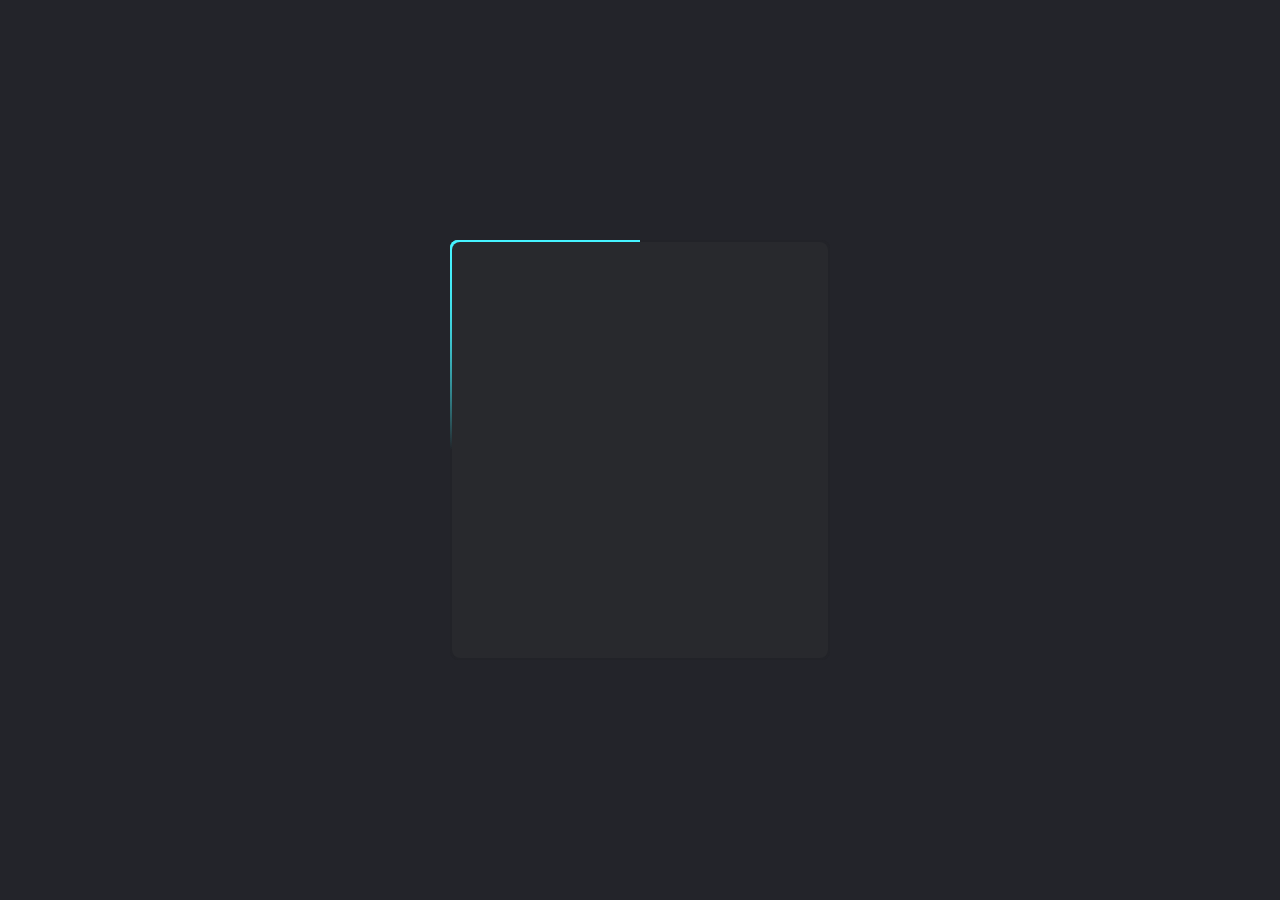
==== index.html @ 273c205c "add animated style" ====
<!DOCTYPE html>
<html lang="en">
<head>
    <meta charset="UTF-8">
    <meta http-equiv="X-UA-Compatible" content="IE=edge">
    <meta name="viewport" content="width=device-width, initial-scale=1.0">
    <title> Animated Login form</title>
    <link rel="stylesheet" href="./style.css">
</head>
<body>
    <div class="box">
        <div class="form"></div>
    </div>
</body>
</html>
---- style.css ----
@import url('https://fonts.googleapis.com/css2?family=Advent+Pro&family=Poppins:wght@300&display=swap');
*{
    margin: 0;
    padding: 0;
    box-sizing: border-box;
    font-family: 'Poppins', sans-serif;
}
body{
    display: flex;
    justify-content: center;
    align-items: center;
    min-height: 100vh;
    background: #23242a;
}
.box{
    position: relative;
    width: 380px;
    height: 420px;
    background: #1c1c1c1c;
    border-radius: 8px;
    overflow: hidden;
}
.box::before{
    content: '';
    position: absolute;
    top: -50%;
    left: -50%;
    width: 380px;
    height: 420px;
    background: linear-gradient(0deg,transparent,#45f3ff,#45f3ff);
    transform-origin: bottom right;
    animation: animate 6s linear infinite;
    animation-delay: -3s;
}
.box::after{
    content: '';
    position: absolute;
    top: -50%;
    left: -50%;
    width: 380px;
    height: 420px;
    background: linear-gradient(0deg,transparent,#45f3ff,#45f3ff);
    transform-origin: bottom right;
    animation: animate 6s linear infinite;
}
@keyframes animate{
    0%
    {
        transform: rotate(0deg);
    }
    100%
    {
        transform: rotate(360deg);
    }
}
.form{
    position: absolute;
    inset: 2px;
    border-radius: 8px;
    background: #28292d;
    z-index: 10;
}
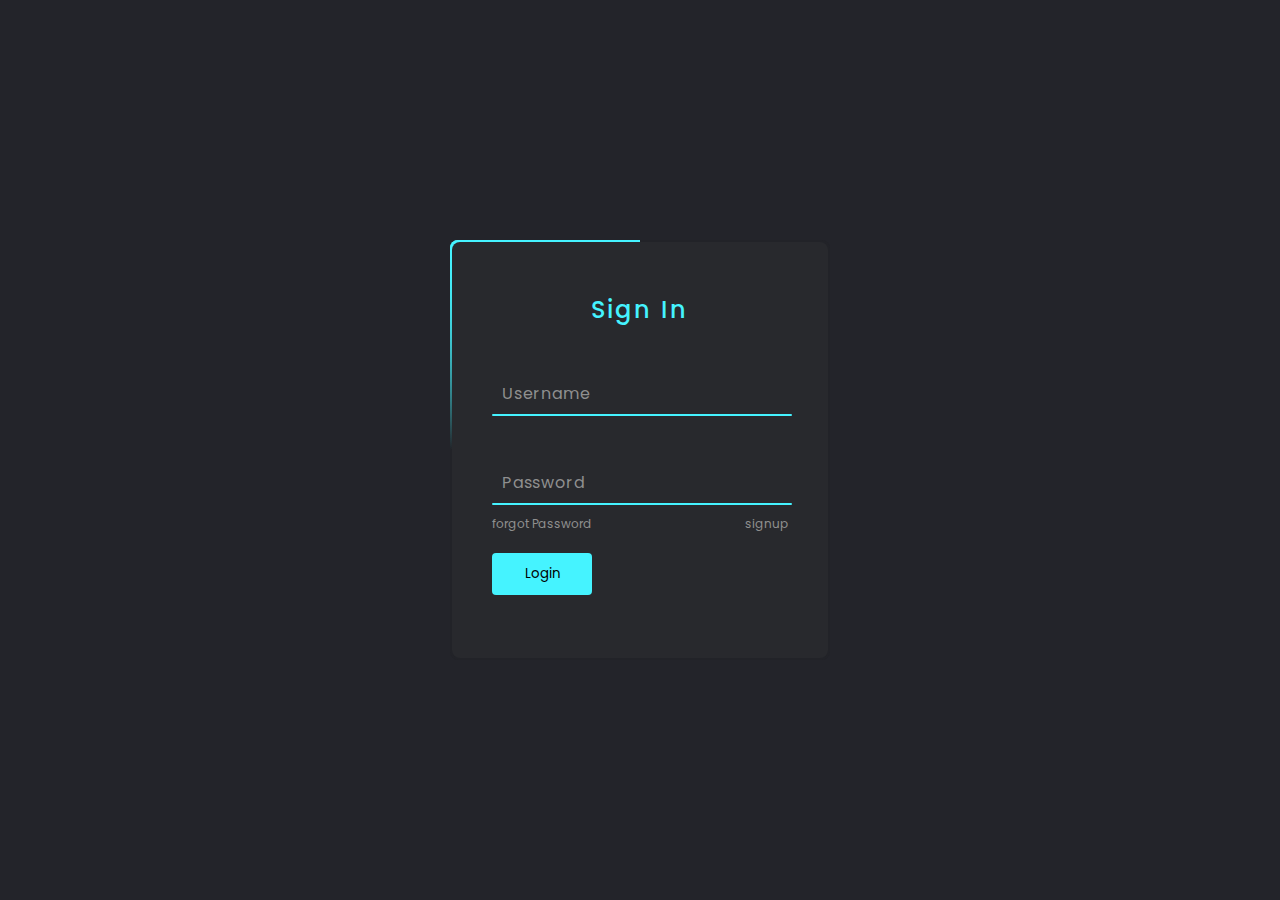
==== commit 24cd83de: "finish animated form" ====
--- a/index.html
+++ b/index.html
@@ -9,7 +9,24 @@
 </head>
 <body>
     <div class="box">
-        <div class="form"></div>
+        <div class="form">
+            <h2>Sign In</h2>
+            <div class="inputBox">
+                <input type="text" required="required">
+                <span>Username</span>
+                <i></i>
+            </div>
+            <div class="inputBox">
+                <input type="password" required="required">
+                <span>Password</span>
+                <i></i>
+            </div>
+            <div class="links">
+                <a href="#">forgot Password</a>
+                <a href="#">signup</a>
+            </div>
+            <input type="submit" value="Login">
+        </div>
     </div>
 </body>
 </html>--- a/style.css
+++ b/style.css
@@ -59,4 +59,94 @@
     border-radius: 8px;
     background: #28292d;
     z-index: 10;
-}+    padding: 50px 40px;
+    display: flex;
+    flex-direction: column; 
+}
+.form h2{
+    color: #45f3ff;
+    font-weight: 500;
+    text-align: center;
+    text-align: center;
+    letter-spacing: 0.1em;
+}
+.inputBox{
+    position: relative;
+    width: 300px;
+    margin-top: 34px;
+}
+.inputBox input{
+    position: relative;
+   width: 100%;
+    padding: 20px 10px 10px;
+    background: transparent;
+    border: none;
+    outline: none;
+    color: #23242a;
+    font-size: 1em;
+    letter-spacing: 0.05em;
+    z-index: 10;
+}
+.inputBox span
+{
+    position: absolute;
+    left: 0;
+    padding: 20px 10px 10px;
+    font-size: 1em;
+    color: #8f8f8f;
+    pointer-events: none;
+    letter-spacing: 0.05em;
+    transition:  0.5s;
+}
+.inputBox input:valid ~ span,
+.inputBox input:focus ~ span
+{
+    color: #45f3ff;
+    transform: translateX(-10px) translateY(-34px);
+    font-size: 0.75em;
+}
+.inputBox i
+{
+   position: absolute;
+   left: 0;
+   bottom: 0; 
+   width: 100%;
+   height: 2px;
+   background: #45f3ff;
+   border-radius: 4px;
+   transition: 0.5s;
+   pointer-events: none;
+   z-index: 9;
+}
+.inputBox input:valid ~ i,
+.inputBox input:focus ~ i
+{
+    height: 44px;
+}
+.links{
+    display: flex;
+    justify-content: space-between;
+}
+.links a{
+    margin: 10px 0;
+    font-size: 0.75em;
+    color: #8f8f8f;
+    text-decoration: none;
+}
+.links a:hover
+.links a:nth-child(2)
+{
+    color: #45f3ff;
+}
+input[type="submit"]
+{
+    border: none;
+    outline: none;
+    background: #45f3ff;
+    padding: 11px 25px;
+    width: 100px;
+    margin-top: 10px;
+    border-radius: 4px;
+    font-size: 600;
+    cursor: pointer;
+}
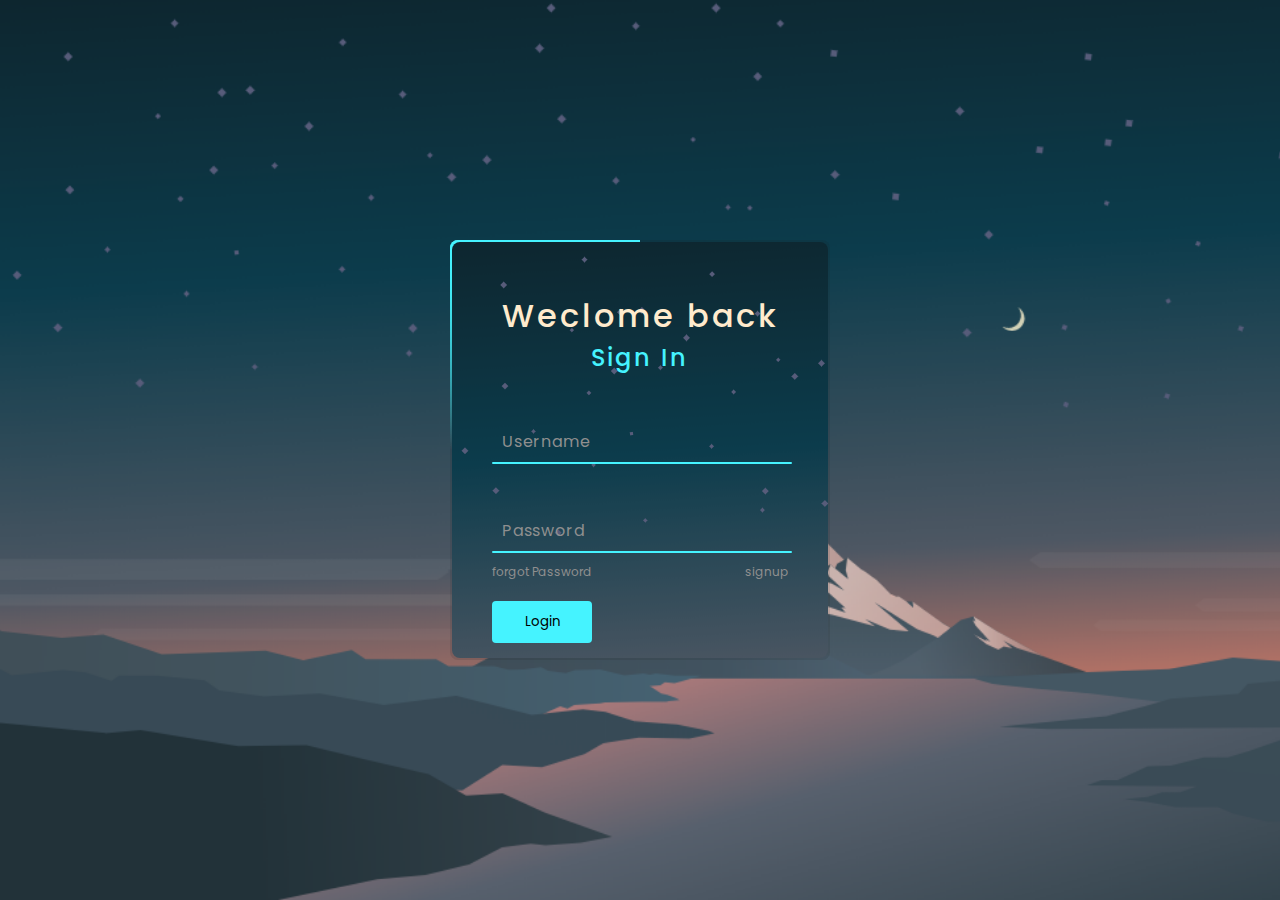
==== commit 6480f6f2: "create a signup page" ====
--- a/index.html
+++ b/index.html
@@ -10,6 +10,7 @@
 <body>
     <div class="box">
         <div class="form">
+            <h1 class="h1">Weclome back</h1>
             <h2>Sign In</h2>
             <div class="inputBox">
                 <input type="text" required="required">
@@ -23,7 +24,7 @@
             </div>
             <div class="links">
                 <a href="#">forgot Password</a>
-                <a href="#">signup</a>
+                <a href="SignUP.html">signup</a>
             </div>
             <input type="submit" value="Login">
         </div>
--- a/style.css
+++ b/style.css
@@ -10,7 +10,8 @@
     justify-content: center;
     align-items: center;
     min-height: 100vh;
-    background: #23242a;
+    background-image: url(test.png);
+    background-size: cover;
 }
 .box{
     position: relative;
@@ -27,7 +28,7 @@
     left: -50%;
     width: 380px;
     height: 420px;
-    background: linear-gradient(0deg,transparent,#45f3ff,#45f3ff);
+    background: linear-gradient(0deg,transparent,#45f3ff,#ff4564);
     transform-origin: bottom right;
     animation: animate 6s linear infinite;
     animation-delay: -3s;
@@ -57,16 +58,21 @@
     position: absolute;
     inset: 2px;
     border-radius: 8px;
-    background: #28292d;
+    background-image: url(test.png);
     z-index: 10;
     padding: 50px 40px;
     display: flex;
     flex-direction: column; 
 }
-.form h2{
-    color: #45f3ff;
+.form h1{
+    color: blanchedalmond;
     font-weight: 500;
     text-align: center;
+    letter-spacing: 0.1em;
+}
+.form h2{
+    color: #45f3ff;
+    font-weight: 500;
     text-align: center;
     letter-spacing: 0.1em;
 }
@@ -150,3 +156,147 @@
     font-size: 600;
     cursor: pointer;
 }
+.box2{
+     position: relative; 
+     width: 390px;
+    height: 730px;
+      background: #1c1c1c1c;
+     border-radius: 8px;  
+     overflow: hidden; 
+}
+.box2::before{
+    content: '';
+    position: absolute;
+    top: -30%;
+    left: -30%;
+    width: 380px;
+    height: 420px;
+    background: linear-gradient(0deg,transparent,#45f3ff,#eb0329);
+    transform-origin: bottom right;
+    animation: animate 6s linear infinite;
+    animation-delay: -3s;
+}
+.box2::after{
+    content: '';
+    position: absolute;
+    top: -30%;
+    left: -30%;
+    width: 380px;
+    height: 420px;
+    background: linear-gradient(0deg,transparent,#eb0329,#45f3ff);
+    transform-origin: bottom right;
+    animation: animate 6s linear infinite;
+}
+@keyframes animate{
+    0%
+    {
+        transform: rotate(0deg);
+    }
+    100%
+    {
+        transform: rotate(360deg);
+    }
+}
+.form2{
+    position: absolute;
+    inset: 2px;
+    border-radius: 8px;
+     background-image: url(test.png); 
+     background-size: cover;
+    z-index: 10;
+    padding: 50px 50px;
+    display: flex;
+    flex-direction: column; 
+}
+.form2 h1
+{
+    color: #45f3ff;
+    text-align: center;
+    letter-spacing: 0.1em;
+}
+.form2 h2{
+    color: #45f3ff;
+    font-weight: 500;
+    text-align: center;
+    letter-spacing: 0.1em;
+}
+.inputBox2{
+    position: relative;
+    width: 300px;
+    margin-top: 34px;
+}
+.inputBox2 input{
+    position: relative;
+   width: 100%;
+    padding: 20px 10px 10px;
+    background: transparent;
+    border: none;
+    outline: none;
+    color: #23242a;
+    font-size: 1em;
+    letter-spacing: 0.05em;
+    z-index: 10;
+}
+.inputBox2 span
+{
+    position: absolute;
+    left: 0;
+    padding: 20px 10px 10px;
+    font-size: 1em;
+    color: #8f8f8f;
+    pointer-events: none;
+    letter-spacing: 0.05em;
+    transition:  0.5s;
+}
+.inputBox2 input:valid ~ span,
+.inputBox2 input:focus ~ span
+{
+    color: #45f3ff;
+    transform: translateX(-10px) translateY(-34px);
+    font-size: 0.75em;
+}
+.inputBox2 i
+{
+   position: absolute;
+   left: 0;
+   bottom: 0; 
+   width: 100%;
+   height: 2px;
+   background: #45f3ff;
+   border-radius: 4px;
+   transition: 0.5s;
+   pointer-events: none;
+   z-index: 9;
+}
+.inputBox2 input:valid ~ i,
+.inputBox2 input:focus ~ i
+{
+    height: 44px;
+}
+.links2{
+    display: flex;
+    justify-content: space-between;
+}
+.links2 a{
+    margin: 10px 0;
+    font-size: 0.75em;
+    color: #8f8f8f;
+    text-decoration: none;
+}
+.links2 a:hover
+.links2 a:nth-child(2)
+{
+    color: #45f3ff;
+}
+input[type="submit"]
+{
+    border: none;
+    outline: none;
+    background: #45f3ff;
+    padding: 11px 25px;
+    width: 100px;
+    margin-top: 10px;
+    border-radius: 4px;
+    font-size: 600;
+    cursor: pointer;
+}
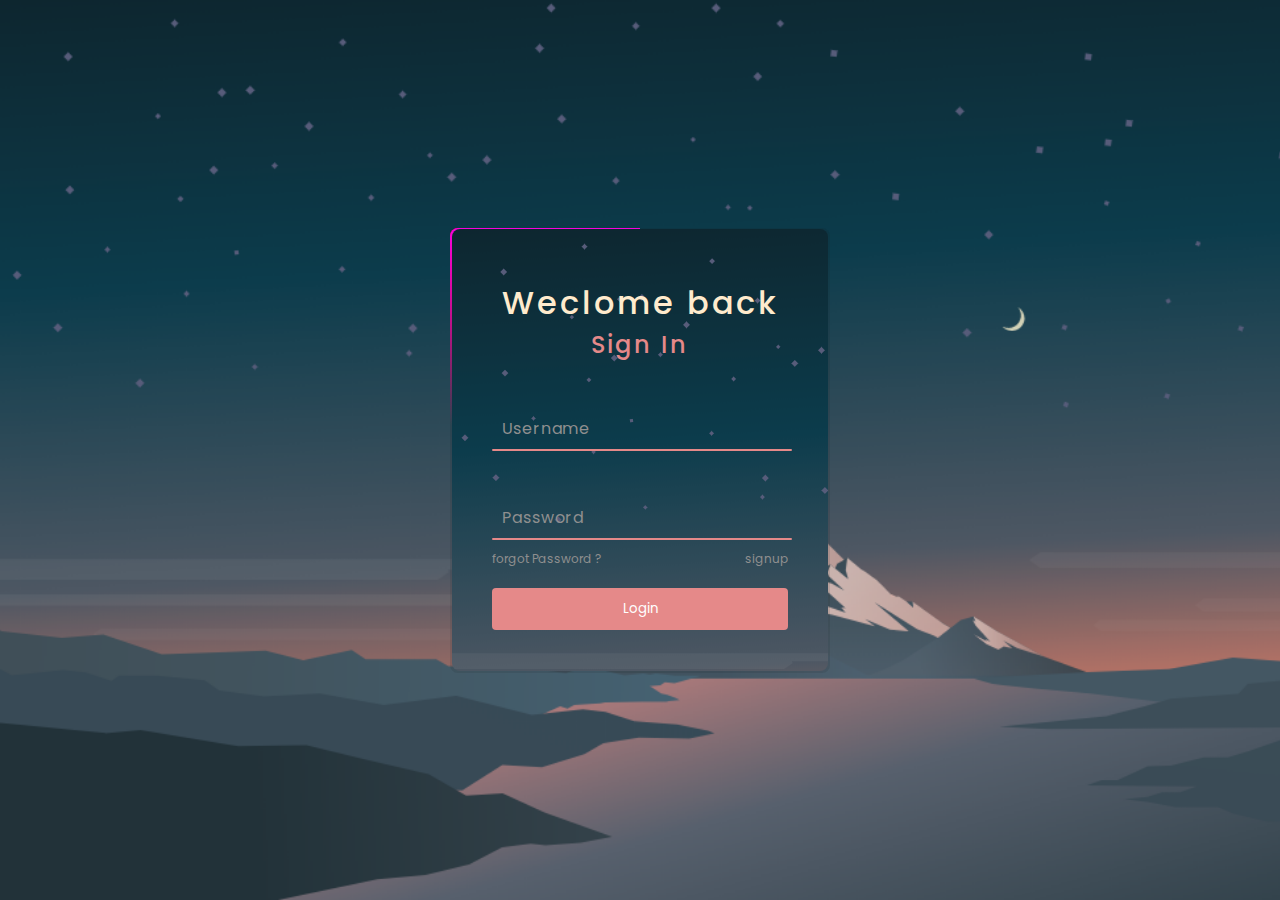
==== commit e8ea39e4: "add some styles" ====
--- a/index.html
+++ b/index.html
@@ -23,10 +23,10 @@
                 <i></i>
             </div>
             <div class="links">
-                <a href="#">forgot Password</a>
+                <a href="forgot_password.html">forgot Password ?</a>
                 <a href="SignUP.html">signup</a>
             </div>
-            <input type="submit" value="Login">
+            <a href="Singout.html"> <input type="submit"  value="Login"></a>  
         </div>
     </div>
 </body>
--- a/style.css
+++ b/style.css
@@ -1,4 +1,5 @@
 @import url('https://fonts.googleapis.com/css2?family=Advent+Pro&family=Poppins:wght@300&display=swap');
+@import url('https://fonts.googleapis.com/css2?family=Advent+Pro&family=Pacifico&display=swap');
 *{
     margin: 0;
     padding: 0;
@@ -12,11 +13,13 @@
     min-height: 100vh;
     background-image: url(test.png);
     background-size: cover;
-}
+    
+}
+/* ==========================================> Login form ========================================================>*/
 .box{
     position: relative;
     width: 380px;
-    height: 420px;
+    height: 445px;
     background: #1c1c1c1c;
     border-radius: 8px;
     overflow: hidden;
@@ -28,7 +31,7 @@
     left: -50%;
     width: 380px;
     height: 420px;
-    background: linear-gradient(0deg,transparent,#45f3ff,#ff4564);
+    background: linear-gradient(0deg,transparent,#f1010d,#5aec05);
     transform-origin: bottom right;
     animation: animate 6s linear infinite;
     animation-delay: -3s;
@@ -40,7 +43,160 @@
     left: -50%;
     width: 380px;
     height: 420px;
-    background: linear-gradient(0deg,transparent,#45f3ff,#45f3ff);
+    background: linear-gradient(0deg,transparent,#f703eb,#45f3ff);
+    transform-origin: bottom right;
+    animation: animate 6s linear infinite;
+}
+@keyframes animate{
+    0%
+    {
+        transform: rotate(deg);
+    }
+    100%
+    {
+        transform: rotate(360deg);
+    }
+}
+
+.form{
+    position: absolute;
+    inset: 1.7px;
+    border-radius: 8px;
+     background-image: url(test.png); 
+    z-index: 10;
+    padding: 50px 40px;
+    display: flex;
+    flex-direction: column; 
+}
+.form h1{
+    color: blanchedalmond;
+    font-weight: 500;
+    text-align: center;
+    letter-spacing: 0.1em;
+}
+.form h2{
+    color: #e58989;
+    font-weight: 500;
+    text-align: center;
+    letter-spacing: 0.1em;
+}
+.inputBox{
+    position: relative;
+    width: 300px;
+    margin-top: 34px;
+}
+.inputBox input{
+    position: relative;
+   width: 100%;
+    padding: 20px 10px 10px;
+    background: transparent;
+    border: none;
+    outline: none;
+    color: #23242a;
+    font-size: 1em;
+    letter-spacing: 0.05em;
+    z-index: 10;
+}
+.inputBox span
+{
+    position: absolute;
+    left: 0;
+    padding: 20px 10px 10px;
+    font-size: 1em;
+    color: #8f8f8f;
+    pointer-events: none;
+    letter-spacing: 0.05em;
+    transition:  0.5s;
+}
+.inputBox input:valid ~ span,
+.inputBox input:focus ~ span
+{
+    color: #e58989;
+    transform: translateX(-10px) translateY(-34px);
+    font-size: 0.75em;
+}
+.inputBox i
+{
+   position: absolute;
+   left: 0;
+   bottom: 0; 
+   width: 100%;
+   height: 2px;
+   background: #e58989;
+   border-radius: 4px;
+   transition: 0.5s;
+   pointer-events: none;
+   z-index: 9;
+}
+.inputBox input:valid ~ i,
+.inputBox input:focus ~ i
+{
+    height: 44px;
+}
+.links{
+    display: flex;
+    justify-content: space-between;
+}
+.links a{
+    margin: 10px 0;
+    font-size: 0.75em;
+    color: #8f8f8f;
+    text-decoration: none;
+}
+.links a:hover
+.links a:nth-child(2)
+{
+    color:#3d0000;
+}
+input[type="submit"]
+{
+    border: none;
+    outline: none;
+    background-color: #e58989;
+    padding: 11px 25px;
+    width: 100px;
+    margin-top: 10px;
+    border-radius: 4px;
+    font-size: 600;
+    cursor: pointer;
+    color: white;
+}
+input:hover
+{
+    color: rgb(58, 5, 102);
+    transition: 0.5s ease-in-out;
+}
+
+/* ==========================================> Registration form ========================================================>*/
+
+.box2{
+     position: relative; 
+     width: 385px;
+    height: 670px;
+      background: #1c1c1c1c;
+     border-radius: 8px;  
+     overflow: hidden; 
+}
+.box2::before{
+    content: '';
+    position: absolute;
+    top: -30%;
+    left: -30%;
+    width: 380px;
+    height: 420px;
+    background: linear-gradient(0deg,transparent,#000000,#03eb03);
+    transform-origin: bottom right;
+    animation: animate 6s linear infinite;
+    animation-delay: -3s;
+}
+.box2::after{
+    content: '';
+    position: absolute;
+    top: -30%;
+    left: -30%;
+    width: 380px;
+    height: 420px;
+    background: linear-gradient(0deg,transparent,#1303eb,#e00808);
     transform-origin: bottom right;
     animation: animate 6s linear infinite;
 }
@@ -54,34 +210,35 @@
         transform: rotate(360deg);
     }
 }
-.form{
+.form2{
     position: absolute;
     inset: 2px;
     border-radius: 8px;
-    background-image: url(test.png);
+     background-image: url(test.png);   
+     background-size: cover;
     z-index: 10;
-    padding: 50px 40px;
+    padding: 50px 50px;
     display: flex;
     flex-direction: column; 
 }
-.form h1{
-    color: blanchedalmond;
+.form2 h1
+{
+    color: #e58989;
+    text-align: center;
+    letter-spacing: 0.1em;
+}
+.form2 h2{
+    color: #e58989;
     font-weight: 500;
     text-align: center;
     letter-spacing: 0.1em;
 }
-.form h2{
-    color: #45f3ff;
-    font-weight: 500;
-    text-align: center;
-    letter-spacing: 0.1em;
-}
-.inputBox{
+.inputBox2{
     position: relative;
     width: 300px;
     margin-top: 34px;
 }
-.inputBox input{
+.inputBox2 input{
     position: relative;
    width: 100%;
     padding: 20px 10px 10px;
@@ -93,7 +250,7 @@
     letter-spacing: 0.05em;
     z-index: 10;
 }
-.inputBox span
+.inputBox2 span
 {
     position: absolute;
     left: 0;
@@ -104,199 +261,94 @@
     letter-spacing: 0.05em;
     transition:  0.5s;
 }
-.inputBox input:valid ~ span,
-.inputBox input:focus ~ span
-{
-    color: #45f3ff;
+.inputBox2 input:valid ~ span,
+.inputBox2 input:focus ~ span
+{
+    color: #e58989;
     transform: translateX(-10px) translateY(-34px);
     font-size: 0.75em;
 }
-.inputBox i
+.inputBox2 i
 {
    position: absolute;
    left: 0;
    bottom: 0; 
    width: 100%;
    height: 2px;
-   background: #45f3ff;
+   background: #e58989;
    border-radius: 4px;
    transition: 0.5s;
    pointer-events: none;
    z-index: 9;
 }
-.inputBox input:valid ~ i,
-.inputBox input:focus ~ i
+.inputBox2 input:valid ~ i,
+.inputBox2 input:focus ~ i
 {
     height: 44px;
 }
-.links{
+.links2{
     display: flex;
     justify-content: space-between;
 }
-.links a{
+.links2 a{
     margin: 10px 0;
     font-size: 0.75em;
     color: #8f8f8f;
     text-decoration: none;
 }
-.links a:hover
-.links a:nth-child(2)
-{
-    color: #45f3ff;
+.links2 a:hover
+.links2 a:nth-child(2)
+{
+    color: #e58989;
 }
 input[type="submit"]
 {
     border: none;
     outline: none;
-    background: #45f3ff;
+    background: #e58989;
+    padding: 11px 25px;
+    width: 100%;
+    margin-top: 10px;
+    border-radius: 4px;
+    font-size: 600;
+    cursor: pointer;
+    color: white;
+}
+input:hover
+{
+    color: rgb(58, 5, 102);
+    transition: 0.5s ease-in-out;
+}
+/* ==========================================> Dashboard ========================================================>*/
+
+.Dashbord
+{
+    font-size: 7rem;
+    margin: 1rem 0;
+    font-family: 'Pacifico', cursive;
+}
+.Logout
+{
+    cursor: pointer;
+    text-align: center;
+}
+    .input[type="submit"]
+{
+    border: none;
+    outline: none;
+    background-color: #e58989;
     padding: 11px 25px;
     width: 100px;
     margin-top: 10px;
     border-radius: 4px;
     font-size: 600;
     cursor: pointer;
-}
-.box2{
-     position: relative; 
-     width: 390px;
-    height: 730px;
-      background: #1c1c1c1c;
-     border-radius: 8px;  
-     overflow: hidden; 
-}
-.box2::before{
-    content: '';
-    position: absolute;
-    top: -30%;
-    left: -30%;
-    width: 380px;
-    height: 420px;
-    background: linear-gradient(0deg,transparent,#45f3ff,#eb0329);
-    transform-origin: bottom right;
-    animation: animate 6s linear infinite;
-    animation-delay: -3s;
-}
-.box2::after{
-    content: '';
-    position: absolute;
-    top: -30%;
-    left: -30%;
-    width: 380px;
-    height: 420px;
-    background: linear-gradient(0deg,transparent,#eb0329,#45f3ff);
-    transform-origin: bottom right;
-    animation: animate 6s linear infinite;
-}
-@keyframes animate{
-    0%
-    {
-        transform: rotate(0deg);
-    }
-    100%
-    {
-        transform: rotate(360deg);
-    }
-}
-.form2{
-    position: absolute;
-    inset: 2px;
-    border-radius: 8px;
-     background-image: url(test.png); 
-     background-size: cover;
-    z-index: 10;
-    padding: 50px 50px;
-    display: flex;
-    flex-direction: column; 
-}
-.form2 h1
-{
-    color: #45f3ff;
-    text-align: center;
-    letter-spacing: 0.1em;
-}
-.form2 h2{
-    color: #45f3ff;
-    font-weight: 500;
-    text-align: center;
-    letter-spacing: 0.1em;
-}
-.inputBox2{
-    position: relative;
-    width: 300px;
-    margin-top: 34px;
-}
-.inputBox2 input{
-    position: relative;
-   width: 100%;
-    padding: 20px 10px 10px;
-    background: transparent;
-    border: none;
-    outline: none;
-    color: #23242a;
-    font-size: 1em;
-    letter-spacing: 0.05em;
-    z-index: 10;
-}
-.inputBox2 span
-{
-    position: absolute;
-    left: 0;
-    padding: 20px 10px 10px;
-    font-size: 1em;
-    color: #8f8f8f;
-    pointer-events: none;
-    letter-spacing: 0.05em;
-    transition:  0.5s;
-}
-.inputBox2 input:valid ~ span,
-.inputBox2 input:focus ~ span
-{
-    color: #45f3ff;
-    transform: translateX(-10px) translateY(-34px);
-    font-size: 0.75em;
-}
-.inputBox2 i
-{
-   position: absolute;
-   left: 0;
-   bottom: 0; 
-   width: 100%;
-   height: 2px;
-   background: #45f3ff;
-   border-radius: 4px;
-   transition: 0.5s;
-   pointer-events: none;
-   z-index: 9;
-}
-.inputBox2 input:valid ~ i,
-.inputBox2 input:focus ~ i
-{
-    height: 44px;
-}
-.links2{
-    display: flex;
-    justify-content: space-between;
-}
-.links2 a{
-    margin: 10px 0;
-    font-size: 0.75em;
-    color: #8f8f8f;
-    text-decoration: none;
-}
-.links2 a:hover
-.links2 a:nth-child(2)
-{
-    color: #45f3ff;
-}
-input[type="submit"]
-{
-    border: none;
-    outline: none;
-    background: #45f3ff;
-    padding: 11px 25px;
-    width: 100px;
-    margin-top: 10px;
-    border-radius: 4px;
-    font-size: 600;
-    cursor: pointer;
-}
+    color: white;
+}
+.input:hover
+{
+    color: rgb(58, 5, 102);
+    transition: 0.5s ease-in-out;
+
+}
+
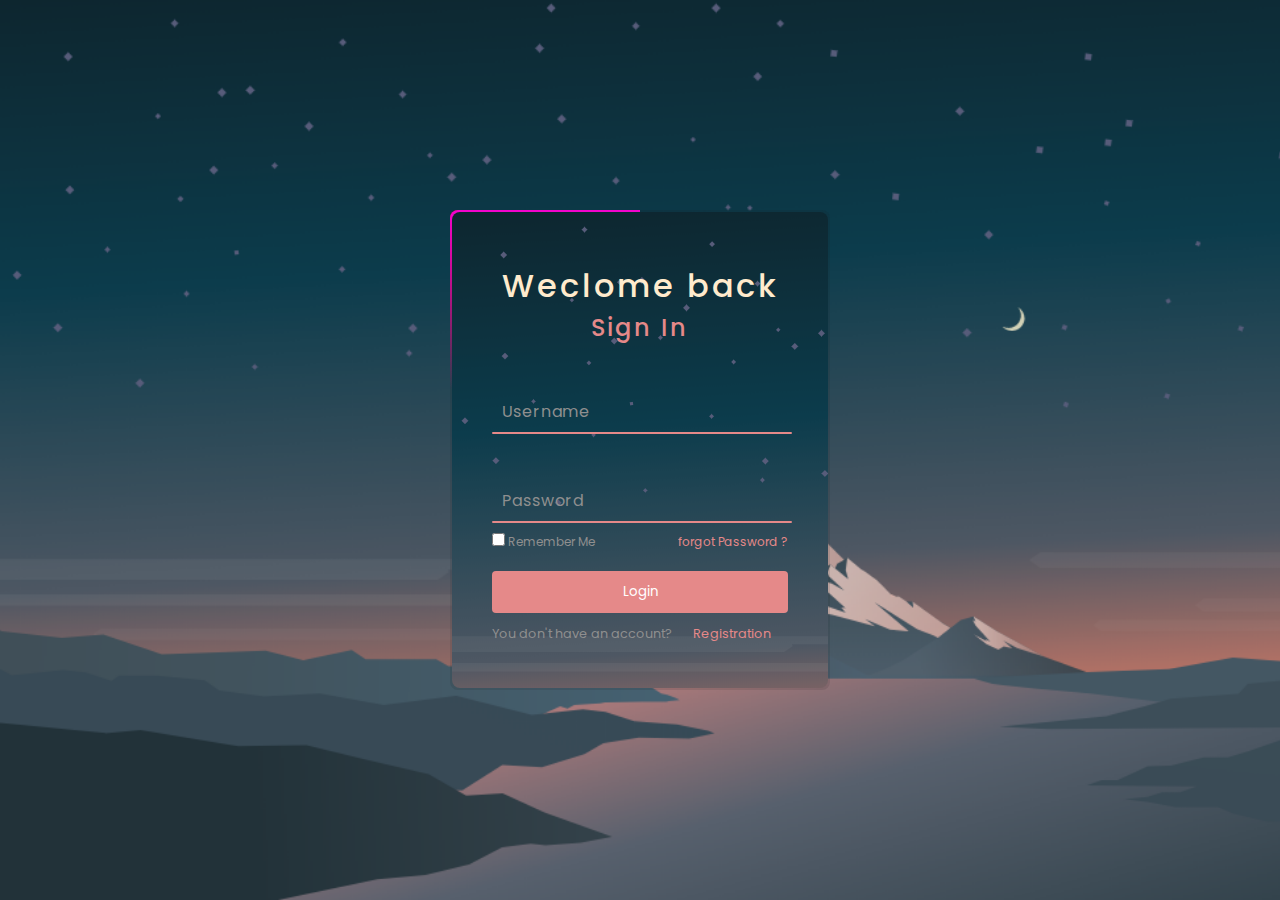
==== commit e8adbc17: "ogin form)" ====
--- a/index.html
+++ b/index.html
@@ -23,10 +23,15 @@
                 <i></i>
             </div>
             <div class="links">
-                <a href="forgot_password.html">forgot Password ?</a>
-                <a href="SignUP.html">signup</a>
+               <a href=""><label><input type="checkbox"> Remember Me</label></a>
+                <a href="forgot_password.html"><p>forgot Password ?</p></a>
             </div>
-            <a href="Singout.html"> <input type="submit"  value="Login"></a>  
+            <a href="Singout.html"> <input type="submit"  value="Login"></a>
+            <div class="sign_up">
+                <p>You don't have an account?
+                    <a href="SignUP.html">Registration</a>
+                </p>
+            </div>
         </div>
     </div>
 </body>
--- a/style.css
+++ b/style.css
@@ -19,7 +19,7 @@
 .box{
     position: relative;
     width: 380px;
-    height: 445px;
+    height: 480px;
     background: #1c1c1c1c;
     border-radius: 8px;
     overflow: hidden;
@@ -143,11 +143,17 @@
     color: #8f8f8f;
     text-decoration: none;
 }
-.links a:hover
-.links a:nth-child(2)
-{
-    color:#3d0000;
-}
+.links a p 
+{
+    color: #e58989;
+    transition: .5s;
+}
+.links a p:hover
+{
+    text-decoration: underline;
+    color: #fff;
+}
+
 input[type="submit"]
 {
     border: none;
@@ -166,13 +172,34 @@
     color: rgb(58, 5, 102);
     transition: 0.5s ease-in-out;
 }
+.sign_up
+{
+    margin-top: 12px;
+    color: #8f8f8f;
+    font-size: .80em;
+}
+.sign_up a
+{
+    color: #e58989;
+    text-decoration: none;
+    font-size: 1em;
+    padding-left: 18px;
+    transition: .5s;
+}
+.sign_up a:hover
+{
+    text-decoration: underline;
+    color: #fff;
+}
+
+
 
 /* ==========================================> Registration form ========================================================>*/
 
 .box2{
      position: relative; 
      width: 385px;
-    height: 670px;
+    height: 730px;
       background: #1c1c1c1c;
      border-radius: 8px;  
      overflow: hidden; 
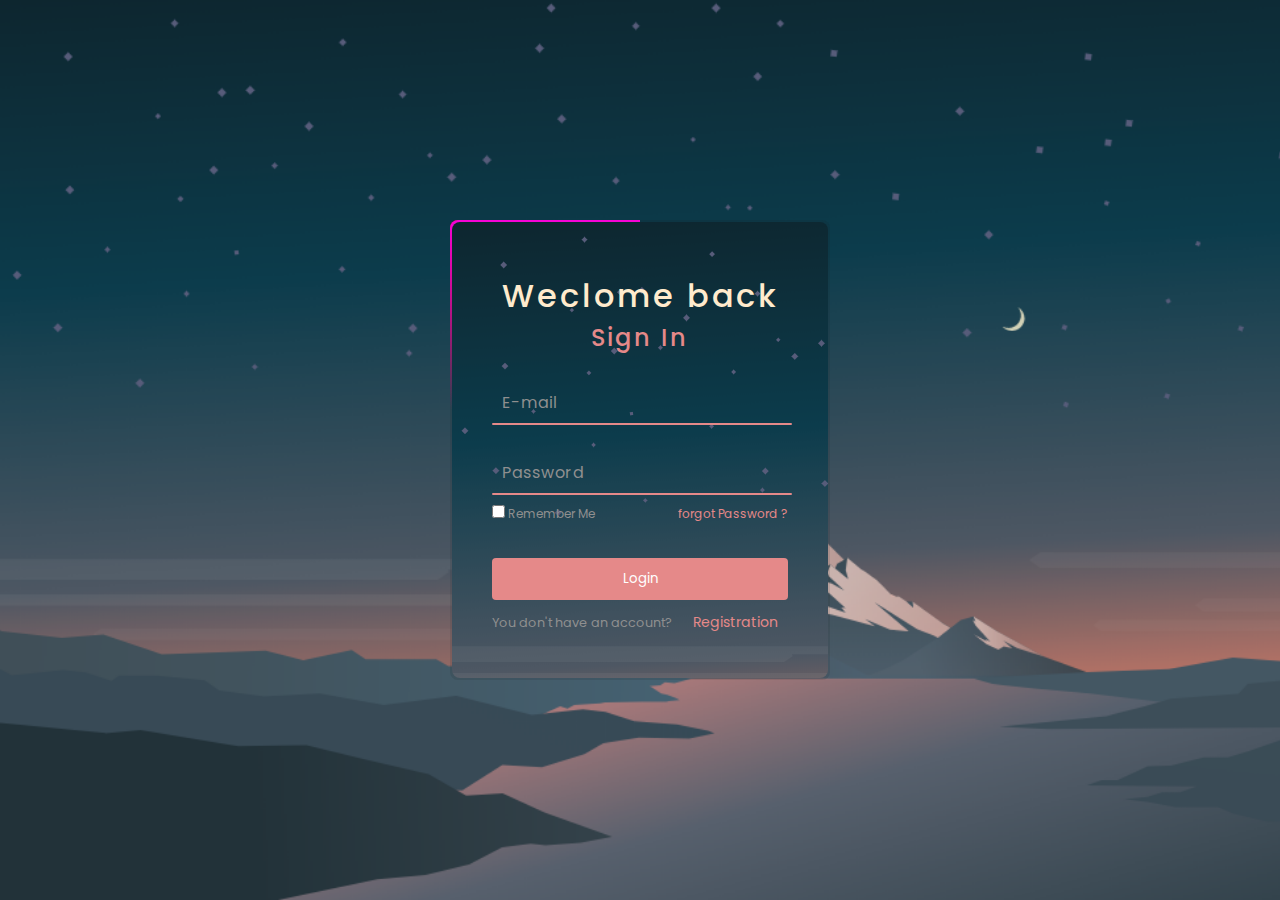
==== commit a4857e11: "adjust some size(Login_form)" ====
--- a/index.html
+++ b/index.html
@@ -13,8 +13,8 @@
             <h1 class="h1">Weclome back</h1>
             <h2>Sign In</h2>
             <div class="inputBox">
-                <input type="text" required="required">
-                <span>Username</span>
+                <input type="email" required="required">
+                <span>E-mail</span>
                 <i></i>
             </div>
             <div class="inputBox">
--- a/style.css
+++ b/style.css
@@ -19,7 +19,7 @@
 .box{
     position: relative;
     width: 380px;
-    height: 480px;
+    height: 460px;
     background: #1c1c1c1c;
     border-radius: 8px;
     overflow: hidden;
@@ -83,7 +83,7 @@
 .inputBox{
     position: relative;
     width: 300px;
-    margin-top: 34px;
+    margin-top: 15px;
 }
 .inputBox input{
     position: relative;
@@ -161,16 +161,16 @@
     background-color: #e58989;
     padding: 11px 25px;
     width: 100px;
-    margin-top: 10px;
+    margin-top: 7px;
     border-radius: 4px;
     font-size: 600;
     cursor: pointer;
     color: white;
+    transition: .5s;
 }
 input:hover
 {
     color: rgb(58, 5, 102);
-    transition: 0.5s ease-in-out;
 }
 .sign_up
 {
@@ -182,7 +182,7 @@
 {
     color: #e58989;
     text-decoration: none;
-    font-size: 1em;
+    font-size: 1.1em;
     padding-left: 18px;
     transition: .5s;
 }
@@ -199,7 +199,7 @@
 .box2{
      position: relative; 
      width: 385px;
-    height: 730px;
+    height: 650px;
       background: #1c1c1c1c;
      border-radius: 8px;  
      overflow: hidden; 
@@ -263,7 +263,7 @@
 .inputBox2{
     position: relative;
     width: 300px;
-    margin-top: 34px;
+    margin-top: 20px;
 }
 .inputBox2 input{
     position: relative;
@@ -335,7 +335,7 @@
     background: #e58989;
     padding: 11px 25px;
     width: 100%;
-    margin-top: 10px;
+    margin-top: 25px;
     border-radius: 4px;
     font-size: 600;
     cursor: pointer;
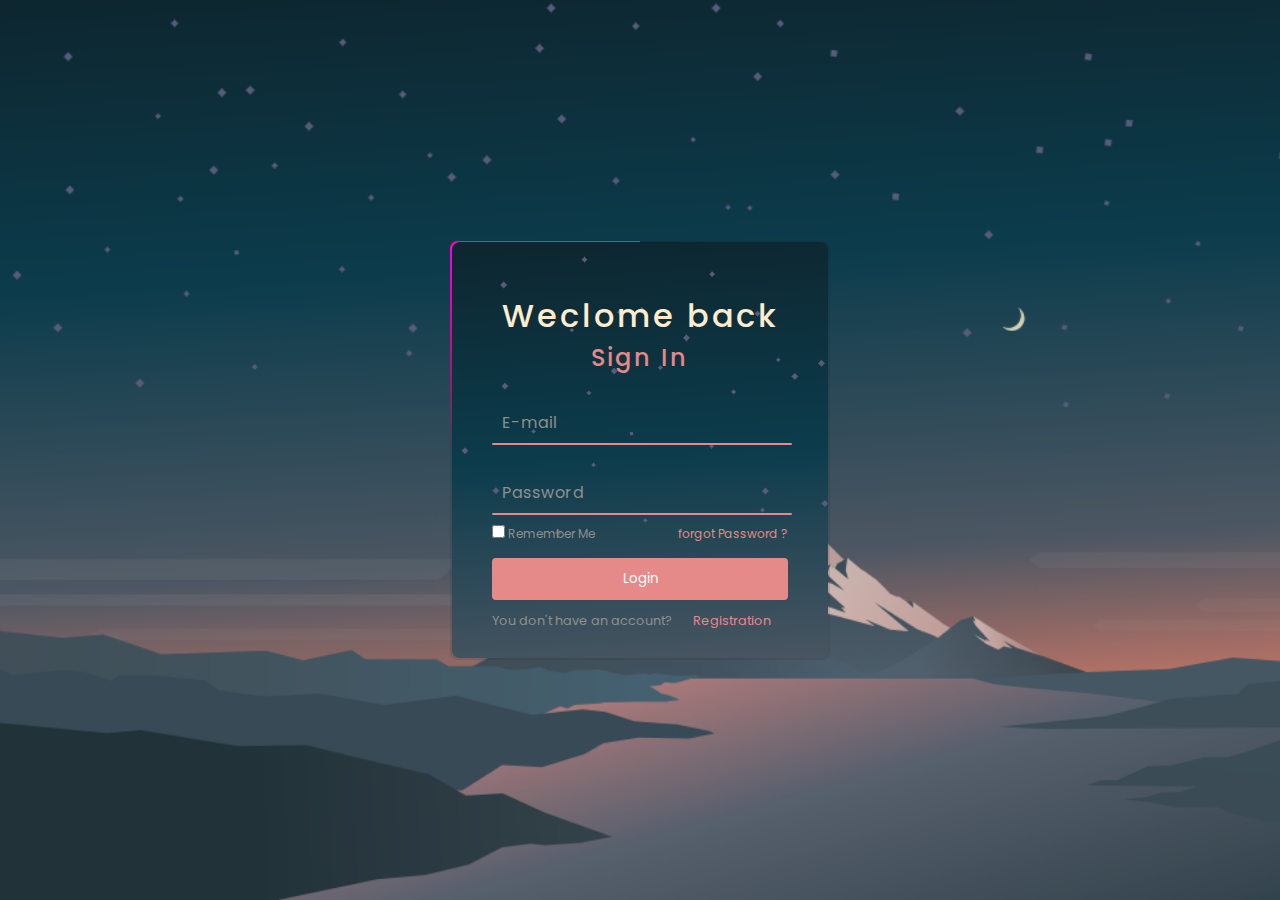
==== commit 1ecd0082: "add icon and create a home page" ====
--- a/index.html
+++ b/index.html
@@ -5,6 +5,7 @@
     <meta http-equiv="X-UA-Compatible" content="IE=edge">
     <meta name="viewport" content="width=device-width, initial-scale=1.0">
     <title> Animated Login form</title>
+    <link rel="shortcut icon" href="logo_.png">
     <link rel="stylesheet" href="./style.css">
 </head>
 <body>
--- a/style.css
+++ b/style.css
@@ -19,7 +19,7 @@
 .box{
     position: relative;
     width: 380px;
-    height: 460px;
+    height: 419px;
     background: #1c1c1c1c;
     border-radius: 8px;
     overflow: hidden;
@@ -182,7 +182,7 @@
 {
     color: #e58989;
     text-decoration: none;
-    font-size: 1.1em;
+    font-size: 1.em;
     padding-left: 18px;
     transition: .5s;
 }
@@ -199,7 +199,7 @@
 .box2{
      position: relative; 
      width: 385px;
-    height: 650px;
+    height: 655px;
       background: #1c1c1c1c;
      border-radius: 8px;  
      overflow: hidden; 
@@ -263,7 +263,7 @@
 .inputBox2{
     position: relative;
     width: 300px;
-    margin-top: 20px;
+    margin-top: 16px;
 }
 .inputBox2 input{
     position: relative;
@@ -315,10 +315,16 @@
 }
 .links2{
     display: flex;
-    justify-content: space-between;
-}
-.links2 a{
-    margin: 10px 0;
+}
+.links2 .checkbox
+{
+    width: 15px;
+    height: 47px;
+}
+
+.links2 label{
+    margin: 14px 0;
+    padding-left: 5px;
     font-size: 0.75em;
     color: #8f8f8f;
     text-decoration: none;
@@ -335,17 +341,38 @@
     background: #e58989;
     padding: 11px 25px;
     width: 100%;
-    margin-top: 25px;
+    margin-top: 5px;
     border-radius: 4px;
     font-size: 600;
     cursor: pointer;
-    color: white;
+    color: #fff;
 }
 input:hover
 {
     color: rgb(58, 5, 102);
     transition: 0.5s ease-in-out;
 }
+.Login_registration
+{
+    margin-top: 10px;
+    font-size: 1.em;
+    color: #8f8f8f;
+}
+.Login_registration a
+{
+    padding-left: 15px;
+    font-size: 1.1em;
+    text-decoration: none;
+    color: #e58989;
+    transition: .5s;
+}
+.Login_registration a:hover
+{
+    text-decoration: underline;
+    color: #fff;
+}
+
+
 /* ==========================================> Dashboard ========================================================>*/
 
 .Dashbord
